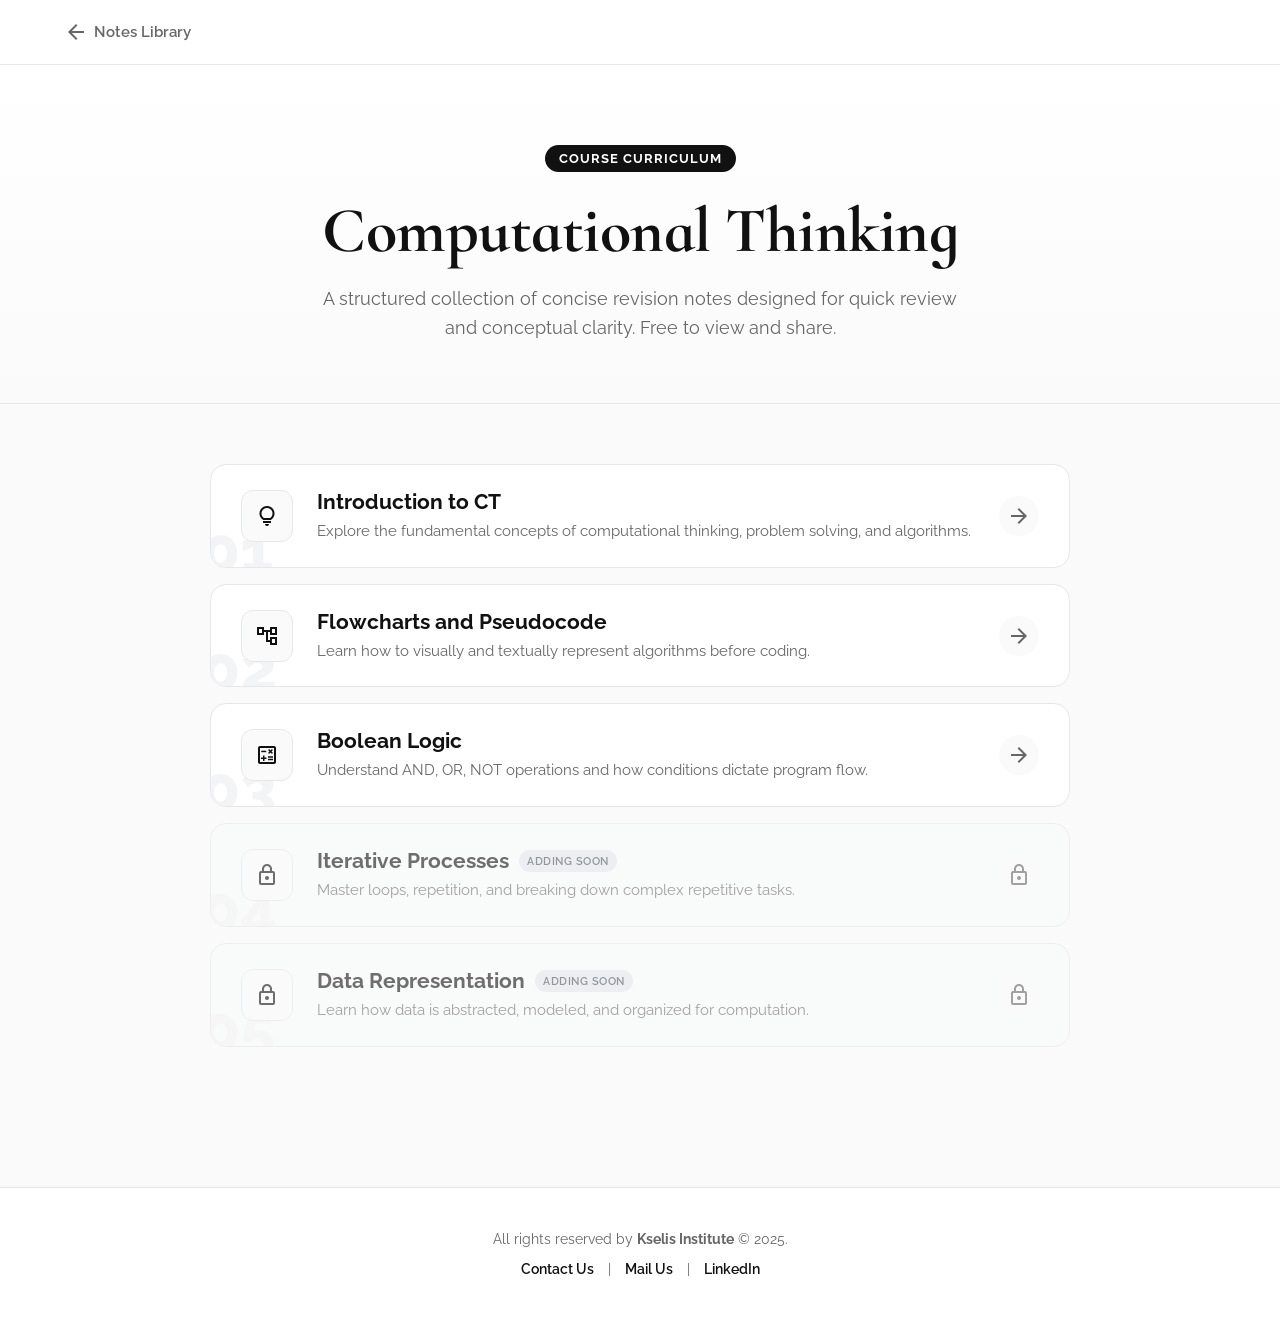
==== index.html @ fd206b98 "Create index.html" ====
<!DOCTYPE html>
<html lang="en">
<head>
    <meta charset="UTF-8">
    <meta name="viewport" content="width=device-width, initial-scale=1.0">
    <meta property="og:title" content="Computational Thinking Notes | Kselis" />
    <meta property="og:description" content="Structured curriculum and concise revision notes for Computational Thinking." />
    <title>Computational Thinking | Kselis Syllabus</title>
    
    <link rel="icon" href="../../kselis_logo/kselis_logo_nobg_light.png" type="image/x-icon">
    
    <link href="https://fonts.googleapis.com/css2?family=Raleway:wght@400;500;600;700;800&family=Cormorant+Infant:wght@600;700&display=swap" rel="stylesheet">
    
    <link rel="stylesheet" href="https://fonts.googleapis.com/css2?family=Material+Symbols+Outlined:opsz,wght,FILL,GRAD@24,400,0,0" />

    <style>
        :root {
            --bg-color: #fafafa;
            --surface: #ffffff;
            --text-main: #111111;
            --text-muted: #666666;
            --border-color: #e5e7eb;
            --accent: #667eea;
            --accent-light: #e0e7ff;
        }

        body {
            font-family: 'Raleway', sans-serif;
            background-color: var(--bg-color);
            color: var(--text-main);
            margin: 0;
            display: flex;
            flex-direction: column;
            min-height: 100vh;
        }

        /* --- NAVIGATION --- */
        nav {
            display: flex;
            justify-content: space-between;
            align-items: center;
            padding: 20px 5%;
            background: var(--surface);
            border-bottom: 1px solid var(--border-color);
            position: sticky;
            top: 0;
            z-index: 100;
        }

        .nav-links a {
            text-decoration: none;
            color: var(--text-muted);
            font-weight: 600;
            font-size: 0.95rem;
            display: flex;
            align-items: center;
            gap: 6px;
            transition: color 0.2s;
        }

        .nav-links a:hover { color: var(--text-main); }

        /* --- HERO HEADER --- */
        .syllabus-hero {
            padding: 80px 20px 60px;
            text-align: center;
            background: linear-gradient(to bottom, #ffffff, #fafafa);
            border-bottom: 1px solid var(--border-color);
        }

        .course-badge {
            display: inline-block;
            padding: 6px 14px;
            background: var(--text-main);
            color: #fff;
            border-radius: 20px;
            font-size: 0.8rem;
            font-weight: 700;
            letter-spacing: 1px;
            text-transform: uppercase;
            margin-bottom: 20px;
        }

        .syllabus-hero h1 {
            font-family: 'Cormorant Infant', serif;
            font-size: 4rem;
            margin: 0 0 15px 0;
            color: var(--text-main);
            letter-spacing: -0.5px;
        }

        .syllabus-hero p {
            color: var(--text-muted);
            font-size: 1.15rem;
            max-width: 650px;
            margin: 0 auto;
            line-height: 1.6;
        }

        /* --- SYLLABUS LIST --- */
        .container {
            max-width: 900px;
            margin: 0 auto 80px;
            padding: 60px 20px;
            flex-grow: 1;
            width: 100%;
            box-sizing: border-box;
        }

        .module-list {
            display: flex;
            flex-direction: column;
            gap: 16px;
        }

        .module-row {
            background: var(--surface);
            border: 1px solid var(--border-color);
            border-radius: 16px;
            padding: 24px 30px;
            display: flex;
            align-items: center;
            gap: 24px;
            text-decoration: none;
            color: inherit;
            transition: all 0.3s cubic-bezier(0.16, 1, 0.3, 1);
            position: relative;
            overflow: hidden;
        }

        .module-row:not(.locked):hover {
            transform: translateY(-2px);
            box-shadow: 0 12px 30px rgba(0, 0, 0, 0.06);
            border-color: #d1d5db;
        }
        
        /* Locked Module Styling */
        .module-row.locked {
            opacity: 0.6;
            cursor: not-allowed;
            background: #f9fafb;
        }

        /* The giant background number */
        .module-number {
            font-size: 4rem;
            font-weight: 800;
            color: #f3f4f6;
            position: absolute;
            left: -10px;
            bottom: -20px;
            z-index: 0;
            pointer-events: none;
            font-family: 'Raleway', sans-serif;
            transition: color 0.3s;
        }

        .module-row:not(.locked):hover .module-number {
            color: #ebf0fe;
        }

        .module-icon {
            background: var(--bg-color);
            border: 1px solid var(--border-color);
            width: 50px;
            height: 50px;
            border-radius: 12px;
            display: flex;
            align-items: center;
            justify-content: center;
            color: var(--text-main);
            z-index: 1;
            flex-shrink: 0;
        }

        .module-content {
            flex-grow: 1;
            z-index: 1;
        }

        .module-content h3 {
            font-size: 1.3rem;
            font-weight: 700;
            margin: 0 0 6px 0;
            display: flex;
            align-items: center;
            gap: 10px;
        }

        .module-content p {
            color: var(--text-muted);
            font-size: 0.95rem;
            margin: 0;
            line-height: 1.5;
        }

        .module-action {
            z-index: 1;
            display: flex;
            align-items: center;
            justify-content: center;
            width: 40px;
            height: 40px;
            border-radius: 50%;
            background: var(--bg-color);
            color: var(--text-muted);
            transition: all 0.2s;
            flex-shrink: 0;
        }

        .module-row:not(.locked):hover .module-action {
            background: var(--accent);
            color: #fff;
        }
        
        .status-badge {
            font-size: 0.7rem;
            background-color: #e5e7eb;
            color: #4b5563;
            padding: 4px 8px;
            border-radius: 12px;
            font-weight: 600;
            text-transform: uppercase;
            letter-spacing: 0.5px;
        }

        /* --- FOOTER --- */
        footer {
            text-align: center;
            padding: 30px 20px;
            background: var(--surface);
            border-top: 1px solid var(--border-color);
            color: var(--text-muted);
            font-size: 0.85rem;
        }

        footer a {
            color: var(--text-main);
            text-decoration: none;
            font-weight: 600;
            margin: 0 10px;
        }

        footer a:hover { text-decoration: underline; }

        /* --- MOBILE --- */
        @media (max-width: 768px) {
            .syllabus-hero { padding: 50px 20px 40px; }
            .syllabus-hero h1 { font-size: 2.8rem; }
            .module-row { padding: 20px; flex-direction: column; align-items: flex-start; gap: 16px; }
            .module-action { display: none; }
            .module-icon { width: 40px; height: 40px; }
        }
    </style>
</head>
<body>

    <nav>
        <div class="nav-links">
            <a href="../index.html"><span class="material-symbols-outlined">arrow_back</span> Notes Library</a>
        </div>
    </nav>

    <header class="syllabus-hero">
        <span class="course-badge">Course Curriculum</span>
        <h1>Computational Thinking</h1>
        <p>A structured collection of concise revision notes designed for quick review and conceptual clarity. Free to view and share.</p>
    </header>

    <div class="container">
        <div class="module-list">
            
            <a href="intro.html" class="module-row">
                <div class="module-number">01</div>
                <div class="module-icon"><span class="material-symbols-outlined">lightbulb</span></div>
                <div class="module-content">
                    <h3>Introduction to CT</h3>
                    <p>Explore the fundamental concepts of computational thinking, problem solving, and algorithms.</p>
                </div>
                <div class="module-action"><span class="material-symbols-outlined">arrow_forward</span></div>
            </a>

            <a href="flowcharts.html" class="module-row">
                <div class="module-number">02</div>
                <div class="module-icon"><span class="material-symbols-outlined">account_tree</span></div>
                <div class="module-content">
                    <h3>Flowcharts and Pseudocode</h3>
                    <p>Learn how to visually and textually represent algorithms before coding.</p>
                </div>
                <div class="module-action"><span class="material-symbols-outlined">arrow_forward</span></div>
            </a>

            <a href="logic.html" class="module-row">
                <div class="module-number">03</div>
                <div class="module-icon"><span class="material-symbols-outlined">calculate</span></div>
                <div class="module-content">
                    <h3>Boolean Logic</h3>
                    <p>Understand AND, OR, NOT operations and how conditions dictate program flow.</p>
                </div>
                <div class="module-action"><span class="material-symbols-outlined">arrow_forward</span></div>
            </a>
            
            <div class="module-row locked">
                <div class="module-number">04</div>
                <div class="module-icon"><span class="material-symbols-outlined">lock</span></div>
                <div class="module-content">
                    <h3>Iterative Processes <span class="status-badge">Adding Soon</span></h3>
                    <p>Master loops, repetition, and breaking down complex repetitive tasks.</p>
                </div>
                <div class="module-action"><span class="material-symbols-outlined">lock</span></div>
            </div>

            <div class="module-row locked">
                <div class="module-number">05</div>
                <div class="module-icon"><span class="material-symbols-outlined">lock</span></div>
                <div class="module-content">
                    <h3>Data Representation <span class="status-badge">Adding Soon</span></h3>
                    <p>Learn how data is abstracted, modeled, and organized for computation.</p>
                </div>
                <div class="module-action"><span class="material-symbols-outlined">lock</span></div>
            </div>
            
        </div>
    </div>

    <footer>
        <p style="margin-bottom: 10px;">All rights reserved by <strong>Kselis Institute</strong> &copy; 2025.</p>
        <p>
            <a href="../../contact.html">Contact Us</a> |
            <a href="mailto:kselis.institute@gmail.com">Mail Us</a> |
            <a href="https://linkedin.com/company/kselis-school" target="_blank">LinkedIn</a>
        </p>
    </footer>

</body>
</html>
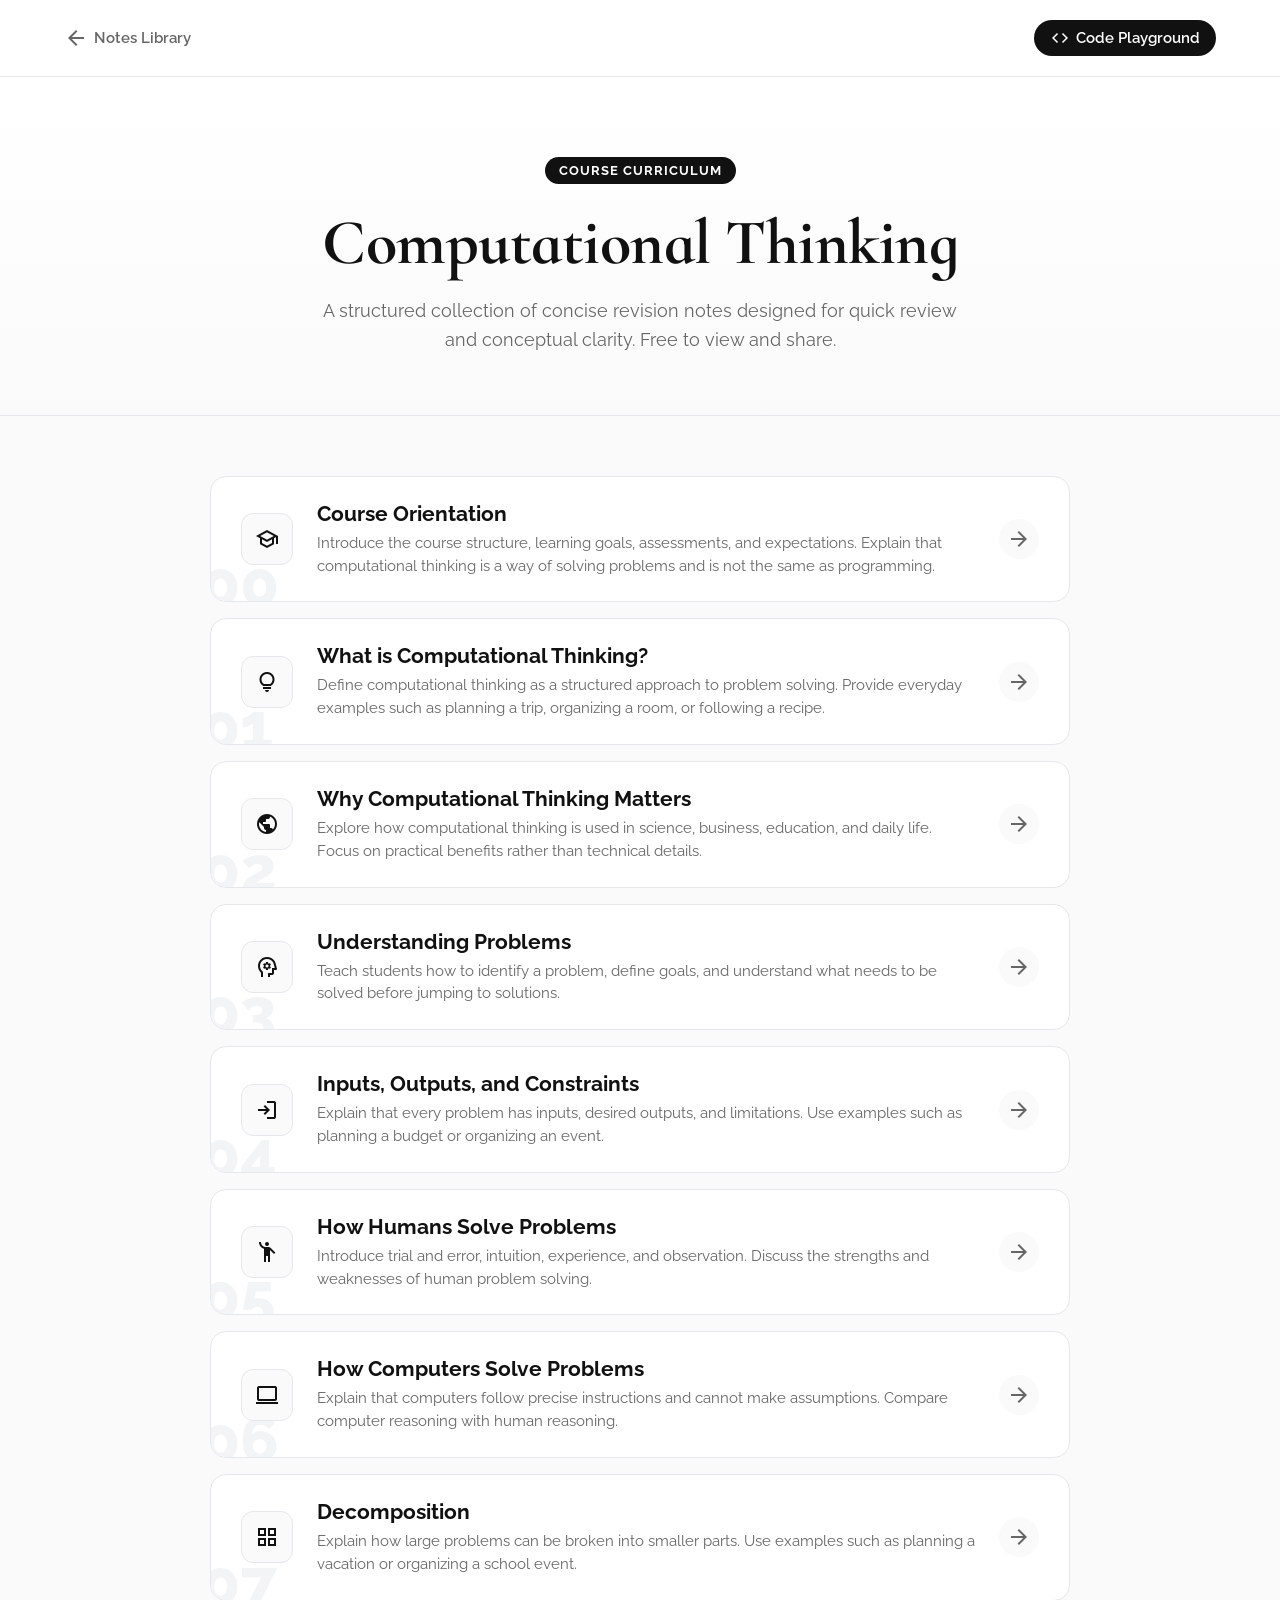
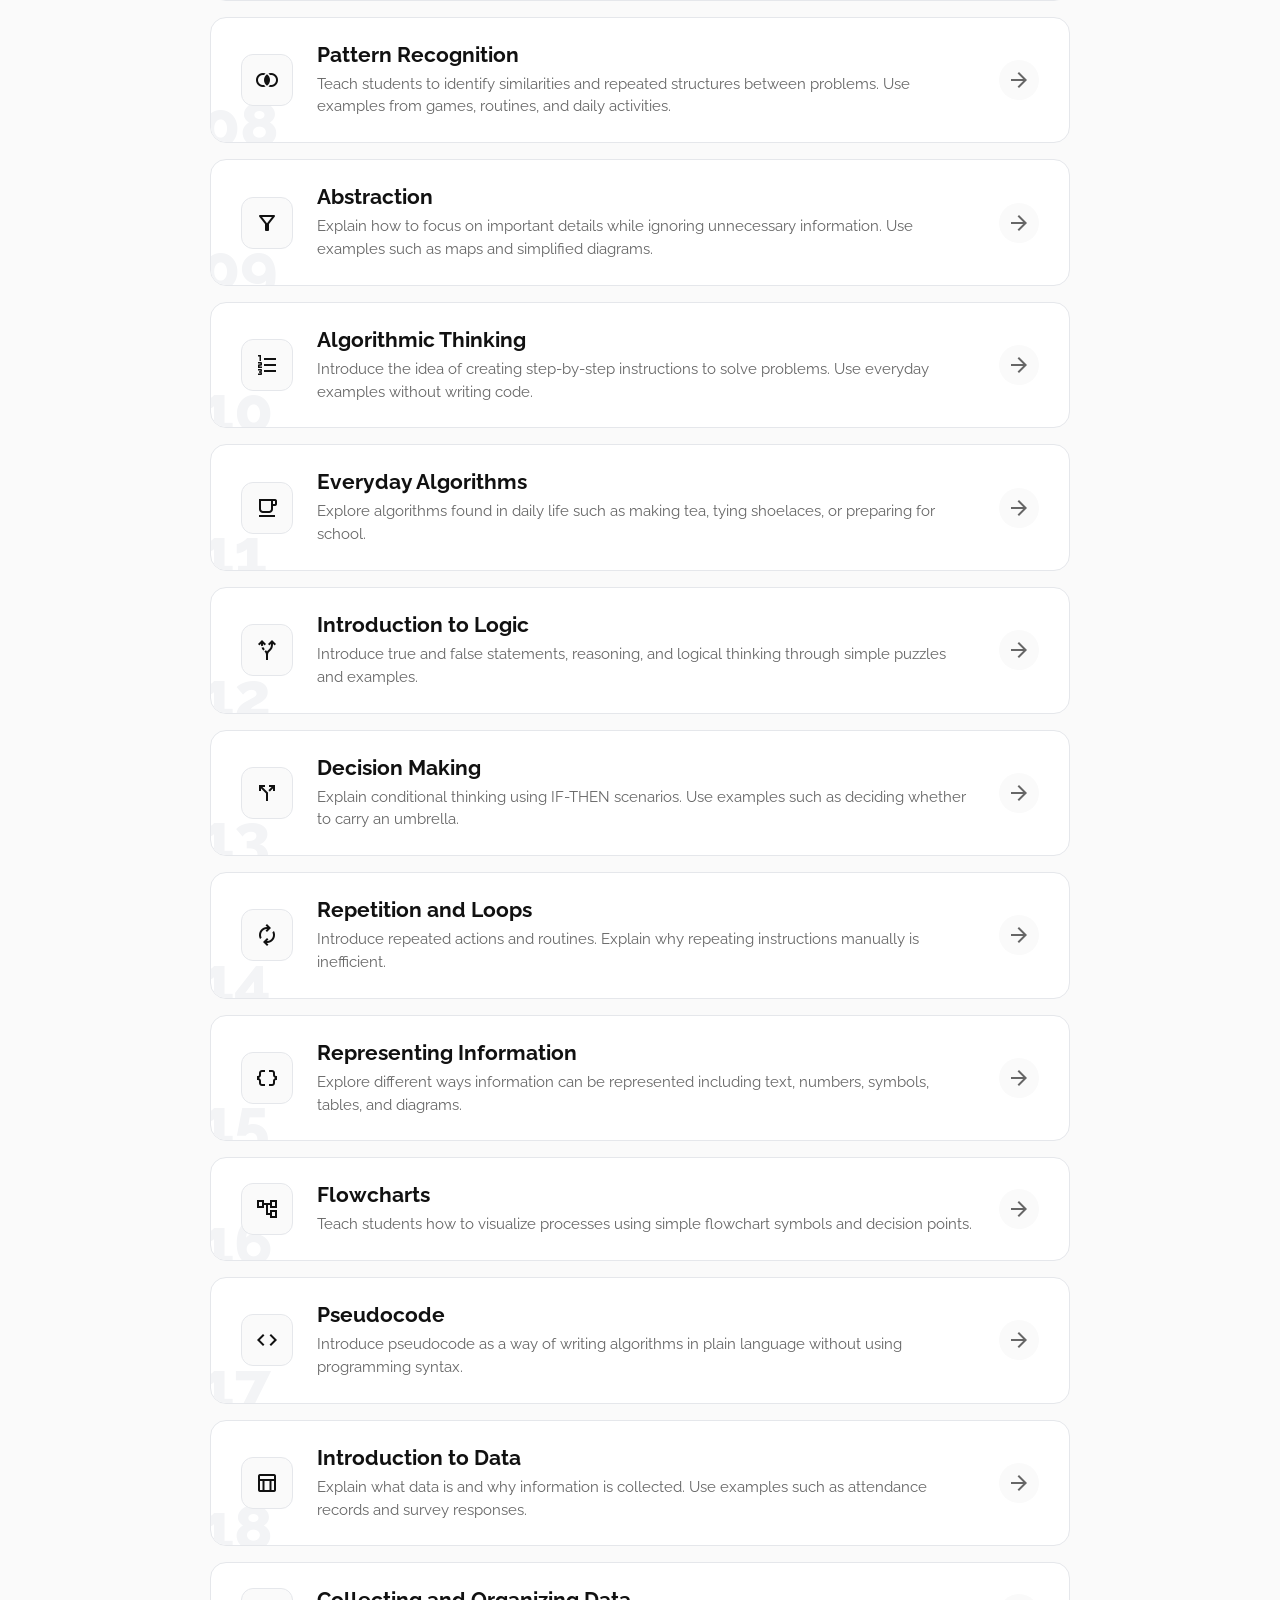
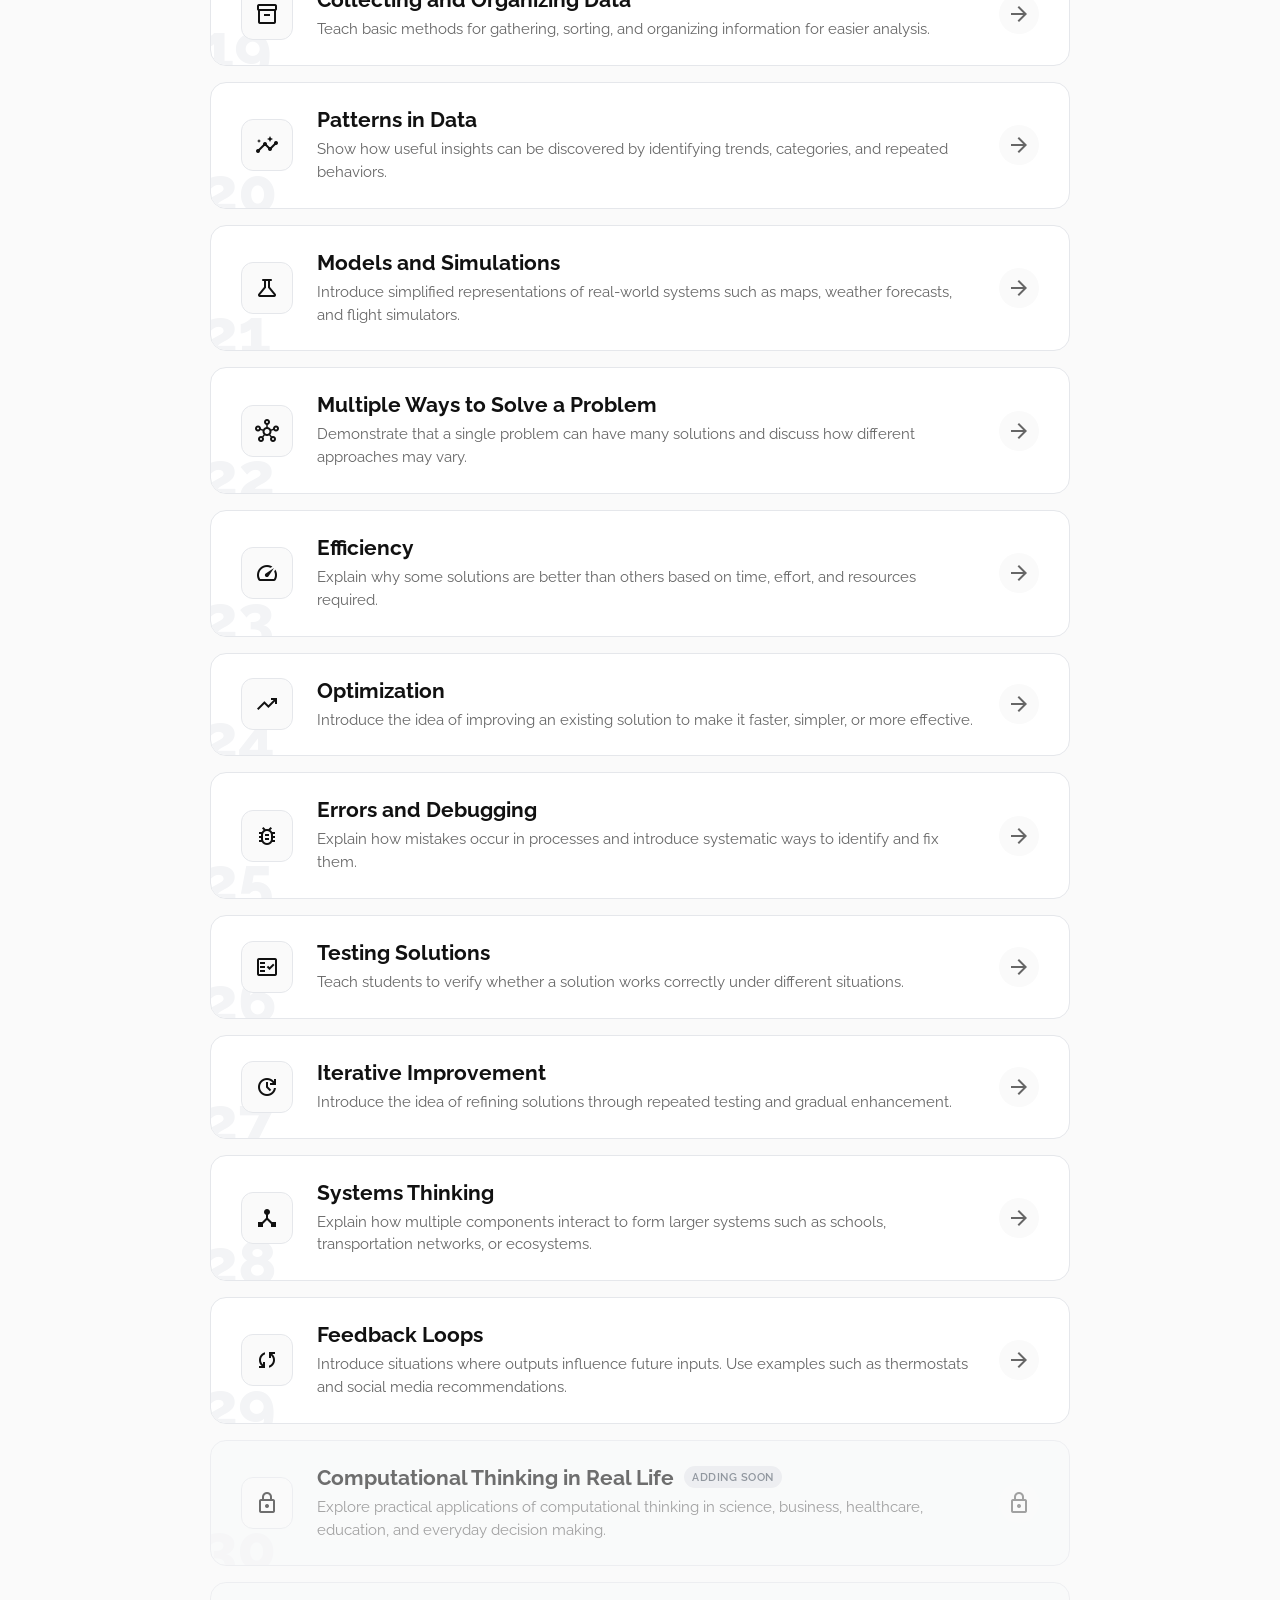
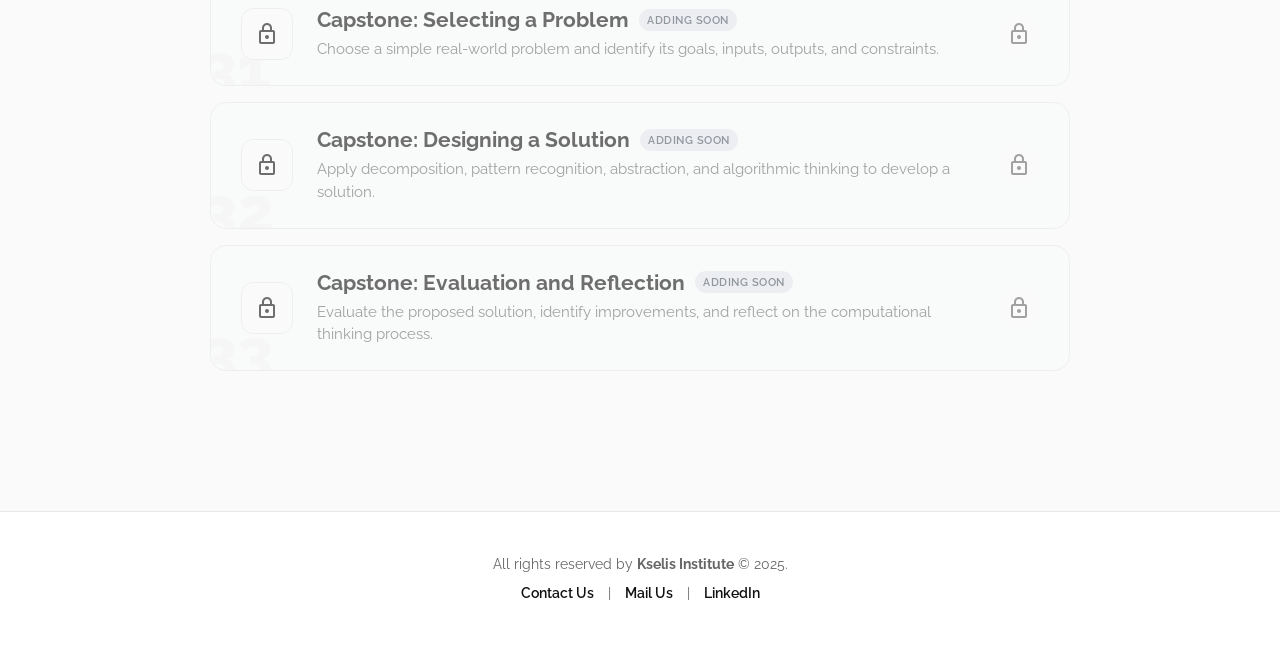
==== commit c7b78218: "Enhance navigation and update course modules Added navigation links and styled buttons for the playg" ====
--- a/index.html
+++ b/index.html
@@ -47,6 +47,12 @@
             z-index: 100;
         }
 
+        .nav-links {
+            display: flex;
+            align-items: center;
+            gap: 20px;
+        }
+
         .nav-links a {
             text-decoration: none;
             color: var(--text-muted);
@@ -59,6 +65,23 @@
         }
 
         .nav-links a:hover { color: var(--text-main); }
+
+        .playground-btn {
+            background-color: var(--text-main);
+            color: #ffffff !important;
+            padding: 8px 16px;
+            border-radius: 20px;
+            transition: opacity 0.2s ease, transform 0.2s ease;
+        }
+        
+        .playground-btn:hover {
+            opacity: 0.85;
+            transform: translateY(-1px);
+        }
+
+        .playground-btn .material-symbols-outlined {
+            font-size: 20px;
+        }
 
         /* --- HERO HEADER --- */
         .syllabus-hero {
@@ -134,14 +157,12 @@
             border-color: #d1d5db;
         }
         
-        /* Locked Module Styling */
         .module-row.locked {
             opacity: 0.6;
             cursor: not-allowed;
             background: #f9fafb;
         }
 
-        /* The giant background number */
         .module-number {
             font-size: 4rem;
             font-weight: 800;
@@ -243,7 +264,6 @@
 
         footer a:hover { text-decoration: underline; }
 
-        /* --- MOBILE --- */
         @media (max-width: 768px) {
             .syllabus-hero { padding: 50px 20px 40px; }
             .syllabus-hero h1 { font-size: 2.8rem; }
@@ -259,6 +279,11 @@
         <div class="nav-links">
             <a href="../index.html"><span class="material-symbols-outlined">arrow_back</span> Notes Library</a>
         </div>
+        <div class="nav-links">
+            <a href="../../editor.html" class="playground-btn" target="_blank">
+                <span class="material-symbols-outlined">code</span> Code Playground
+            </a>
+        </div>
     </nav>
 
     <header class="syllabus-hero">
@@ -270,56 +295,346 @@
     <div class="container">
         <div class="module-list">
             
-            <a href="intro.html" class="module-row">
+            <a href="00_course_orientation.html" class="module-row">
+                <div class="module-number">00</div>
+                <div class="module-icon"><span class="material-symbols-outlined">school</span></div>
+                <div class="module-content">
+                    <h3>Course Orientation</h3>
+                    <p>Introduce the course structure, learning goals, assessments, and expectations. Explain that computational thinking is a way of solving problems and is not the same as programming.</p>
+                </div>
+                <div class="module-action"><span class="material-symbols-outlined">arrow_forward</span></div>
+            </a>
+
+            <a href="01_what_is_computational_thinking.html" class="module-row">
                 <div class="module-number">01</div>
                 <div class="module-icon"><span class="material-symbols-outlined">lightbulb</span></div>
                 <div class="module-content">
-                    <h3>Introduction to CT</h3>
-                    <p>Explore the fundamental concepts of computational thinking, problem solving, and algorithms.</p>
-                </div>
-                <div class="module-action"><span class="material-symbols-outlined">arrow_forward</span></div>
-            </a>
-
-            <a href="flowcharts.html" class="module-row">
+                    <h3>What is Computational Thinking?</h3>
+                    <p>Define computational thinking as a structured approach to problem solving. Provide everyday examples such as planning a trip, organizing a room, or following a recipe.</p>
+                </div>
+                <div class="module-action"><span class="material-symbols-outlined">arrow_forward</span></div>
+            </a>
+
+            <a href="02_why_computational_thinking_matters.html" class="module-row">
                 <div class="module-number">02</div>
+                <div class="module-icon"><span class="material-symbols-outlined">public</span></div>
+                <div class="module-content">
+                    <h3>Why Computational Thinking Matters</h3>
+                    <p>Explore how computational thinking is used in science, business, education, and daily life. Focus on practical benefits rather than technical details.</p>
+                </div>
+                <div class="module-action"><span class="material-symbols-outlined">arrow_forward</span></div>
+            </a>
+
+            <a href="03_understanding_problems.html" class="module-row">
+                <div class="module-number">03</div>
+                <div class="module-icon"><span class="material-symbols-outlined">psychology</span></div>
+                <div class="module-content">
+                    <h3>Understanding Problems</h3>
+                    <p>Teach students how to identify a problem, define goals, and understand what needs to be solved before jumping to solutions.</p>
+                </div>
+                <div class="module-action"><span class="material-symbols-outlined">arrow_forward</span></div>
+            </a>
+
+            <a href="04_inputs_outputs_constraints.html" class="module-row">
+                <div class="module-number">04</div>
+                <div class="module-icon"><span class="material-symbols-outlined">login</span></div>
+                <div class="module-content">
+                    <h3>Inputs, Outputs, and Constraints</h3>
+                    <p>Explain that every problem has inputs, desired outputs, and limitations. Use examples such as planning a budget or organizing an event.</p>
+                </div>
+                <div class="module-action"><span class="material-symbols-outlined">arrow_forward</span></div>
+            </a>
+
+            <a href="05_how_humans_solve_problems.html" class="module-row">
+                <div class="module-number">05</div>
+                <div class="module-icon"><span class="material-symbols-outlined">emoji_people</span></div>
+                <div class="module-content">
+                    <h3>How Humans Solve Problems</h3>
+                    <p>Introduce trial and error, intuition, experience, and observation. Discuss the strengths and weaknesses of human problem solving.</p>
+                </div>
+                <div class="module-action"><span class="material-symbols-outlined">arrow_forward</span></div>
+            </a>
+
+            <a href="06_how_computers_solve_problems.html" class="module-row">
+                <div class="module-number">06</div>
+                <div class="module-icon"><span class="material-symbols-outlined">computer</span></div>
+                <div class="module-content">
+                    <h3>How Computers Solve Problems</h3>
+                    <p>Explain that computers follow precise instructions and cannot make assumptions. Compare computer reasoning with human reasoning.</p>
+                </div>
+                <div class="module-action"><span class="material-symbols-outlined">arrow_forward</span></div>
+            </a>
+
+            <a href="07_decomposition_basics.html" class="module-row">
+                <div class="module-number">07</div>
+                <div class="module-icon"><span class="material-symbols-outlined">grid_view</span></div>
+                <div class="module-content">
+                    <h3>Decomposition</h3>
+                    <p>Explain how large problems can be broken into smaller parts. Use examples such as planning a vacation or organizing a school event.</p>
+                </div>
+                <div class="module-action"><span class="material-symbols-outlined">arrow_forward</span></div>
+            </a>
+
+            <a href="08_pattern_recognition.html" class="module-row">
+                <div class="module-number">08</div>
+                <div class="module-icon"><span class="material-symbols-outlined">join_inner</span></div>
+                <div class="module-content">
+                    <h3>Pattern Recognition</h3>
+                    <p>Teach students to identify similarities and repeated structures between problems. Use examples from games, routines, and daily activities.</p>
+                </div>
+                <div class="module-action"><span class="material-symbols-outlined">arrow_forward</span></div>
+            </a>
+
+            <a href="09_abstraction.html" class="module-row">
+                <div class="module-number">09</div>
+                <div class="module-icon"><span class="material-symbols-outlined">filter_alt</span></div>
+                <div class="module-content">
+                    <h3>Abstraction</h3>
+                    <p>Explain how to focus on important details while ignoring unnecessary information. Use examples such as maps and simplified diagrams.</p>
+                </div>
+                <div class="module-action"><span class="material-symbols-outlined">arrow_forward</span></div>
+            </a>
+
+            <a href="10_algorithmic_thinking.html" class="module-row">
+                <div class="module-number">10</div>
+                <div class="module-icon"><span class="material-symbols-outlined">format_list_numbered</span></div>
+                <div class="module-content">
+                    <h3>Algorithmic Thinking</h3>
+                    <p>Introduce the idea of creating step-by-step instructions to solve problems. Use everyday examples without writing code.</p>
+                </div>
+                <div class="module-action"><span class="material-symbols-outlined">arrow_forward</span></div>
+            </a>
+
+            <a href="11_everyday_algorithms.html" class="module-row">
+                <div class="module-number">11</div>
+                <div class="module-icon"><span class="material-symbols-outlined">local_cafe</span></div>
+                <div class="module-content">
+                    <h3>Everyday Algorithms</h3>
+                    <p>Explore algorithms found in daily life such as making tea, tying shoelaces, or preparing for school.</p>
+                </div>
+                <div class="module-action"><span class="material-symbols-outlined">arrow_forward</span></div>
+            </a>
+
+            <a href="12_introduction_to_logic.html" class="module-row">
+                <div class="module-number">12</div>
+                <div class="module-icon"><span class="material-symbols-outlined">alt_route</span></div>
+                <div class="module-content">
+                    <h3>Introduction to Logic</h3>
+                    <p>Introduce true and false statements, reasoning, and logical thinking through simple puzzles and examples.</p>
+                </div>
+                <div class="module-action"><span class="material-symbols-outlined">arrow_forward</span></div>
+            </a>
+
+            <a href="13_decision_making.html" class="module-row">
+                <div class="module-number">13</div>
+                <div class="module-icon"><span class="material-symbols-outlined">call_split</span></div>
+                <div class="module-content">
+                    <h3>Decision Making</h3>
+                    <p>Explain conditional thinking using IF-THEN scenarios. Use examples such as deciding whether to carry an umbrella.</p>
+                </div>
+                <div class="module-action"><span class="material-symbols-outlined">arrow_forward</span></div>
+            </a>
+
+            <a href="14_repetition_and_loops.html" class="module-row">
+                <div class="module-number">14</div>
+                <div class="module-icon"><span class="material-symbols-outlined">loop</span></div>
+                <div class="module-content">
+                    <h3>Repetition and Loops</h3>
+                    <p>Introduce repeated actions and routines. Explain why repeating instructions manually is inefficient.</p>
+                </div>
+                <div class="module-action"><span class="material-symbols-outlined">arrow_forward</span></div>
+            </a>
+
+            <a href="15_representing_information.html" class="module-row">
+                <div class="module-number">15</div>
+                <div class="module-icon"><span class="material-symbols-outlined">data_object</span></div>
+                <div class="module-content">
+                    <h3>Representing Information</h3>
+                    <p>Explore different ways information can be represented including text, numbers, symbols, tables, and diagrams.</p>
+                </div>
+                <div class="module-action"><span class="material-symbols-outlined">arrow_forward</span></div>
+            </a>
+
+            <a href="16_flowcharts.html" class="module-row">
+                <div class="module-number">16</div>
                 <div class="module-icon"><span class="material-symbols-outlined">account_tree</span></div>
                 <div class="module-content">
-                    <h3>Flowcharts and Pseudocode</h3>
-                    <p>Learn how to visually and textually represent algorithms before coding.</p>
-                </div>
-                <div class="module-action"><span class="material-symbols-outlined">arrow_forward</span></div>
-            </a>
-
-            <a href="logic.html" class="module-row">
-                <div class="module-number">03</div>
-                <div class="module-icon"><span class="material-symbols-outlined">calculate</span></div>
-                <div class="module-content">
-                    <h3>Boolean Logic</h3>
-                    <p>Understand AND, OR, NOT operations and how conditions dictate program flow.</p>
-                </div>
-                <div class="module-action"><span class="material-symbols-outlined">arrow_forward</span></div>
-            </a>
-            
+                    <h3>Flowcharts</h3>
+                    <p>Teach students how to visualize processes using simple flowchart symbols and decision points.</p>
+                </div>
+                <div class="module-action"><span class="material-symbols-outlined">arrow_forward</span></div>
+            </a>
+
+            <a href="17_pseudocode.html" class="module-row">
+                <div class="module-number">17</div>
+                <div class="module-icon"><span class="material-symbols-outlined">code</span></div>
+                <div class="module-content">
+                    <h3>Pseudocode</h3>
+                    <p>Introduce pseudocode as a way of writing algorithms in plain language without using programming syntax.</p>
+                </div>
+                <div class="module-action"><span class="material-symbols-outlined">arrow_forward</span></div>
+            </a>
+
+            <a href="18_introduction_to_data.html" class="module-row">
+                <div class="module-number">18</div>
+                <div class="module-icon"><span class="material-symbols-outlined">table_chart</span></div>
+                <div class="module-content">
+                    <h3>Introduction to Data</h3>
+                    <p>Explain what data is and why information is collected. Use examples such as attendance records and survey responses.</p>
+                </div>
+                <div class="module-action"><span class="material-symbols-outlined">arrow_forward</span></div>
+            </a>
+
+            <a href="19_collecting_and_organizing_data.html" class="module-row">
+                <div class="module-number">19</div>
+                <div class="module-icon"><span class="material-symbols-outlined">inventory_2</span></div>
+                <div class="module-content">
+                    <h3>Collecting and Organizing Data</h3>
+                    <p>Teach basic methods for gathering, sorting, and organizing information for easier analysis.</p>
+                </div>
+                <div class="module-action"><span class="material-symbols-outlined">arrow_forward</span></div>
+            </a>
+
+            <a href="20_patterns_in_data.html" class="module-row">
+                <div class="module-number">20</div>
+                <div class="module-icon"><span class="material-symbols-outlined">insights</span></div>
+                <div class="module-content">
+                    <h3>Patterns in Data</h3>
+                    <p>Show how useful insights can be discovered by identifying trends, categories, and repeated behaviors.</p>
+                </div>
+                <div class="module-action"><span class="material-symbols-outlined">arrow_forward</span></div>
+            </a>
+
+            <a href="21_models_and_simulations.html" class="module-row">
+                <div class="module-number">21</div>
+                <div class="module-icon"><span class="material-symbols-outlined">science</span></div>
+                <div class="module-content">
+                    <h3>Models and Simulations</h3>
+                    <p>Introduce simplified representations of real-world systems such as maps, weather forecasts, and flight simulators.</p>
+                </div>
+                <div class="module-action"><span class="material-symbols-outlined">arrow_forward</span></div>
+            </a>
+
+            <a href="22_multiple_solutions.html" class="module-row">
+                <div class="module-number">22</div>
+                <div class="module-icon"><span class="material-symbols-outlined">hub</span></div>
+                <div class="module-content">
+                    <h3>Multiple Ways to Solve a Problem</h3>
+                    <p>Demonstrate that a single problem can have many solutions and discuss how different approaches may vary.</p>
+                </div>
+                <div class="module-action"><span class="material-symbols-outlined">arrow_forward</span></div>
+            </a>
+
+            <a href="23_efficiency.html" class="module-row">
+                <div class="module-number">23</div>
+                <div class="module-icon"><span class="material-symbols-outlined">speed</span></div>
+                <div class="module-content">
+                    <h3>Efficiency</h3>
+                    <p>Explain why some solutions are better than others based on time, effort, and resources required.</p>
+                </div>
+                <div class="module-action"><span class="material-symbols-outlined">arrow_forward</span></div>
+            </a>
+
+            <a href="24_optimization.html" class="module-row">
+                <div class="module-number">24</div>
+                <div class="module-icon"><span class="material-symbols-outlined">trending_up</span></div>
+                <div class="module-content">
+                    <h3>Optimization</h3>
+                    <p>Introduce the idea of improving an existing solution to make it faster, simpler, or more effective.</p>
+                </div>
+                <div class="module-action"><span class="material-symbols-outlined">arrow_forward</span></div>
+            </a>
+
+            <a href="25_errors_and_debugging.html" class="module-row">
+                <div class="module-number">25</div>
+                <div class="module-icon"><span class="material-symbols-outlined">bug_report</span></div>
+                <div class="module-content">
+                    <h3>Errors and Debugging</h3>
+                    <p>Explain how mistakes occur in processes and introduce systematic ways to identify and fix them.</p>
+                </div>
+                <div class="module-action"><span class="material-symbols-outlined">arrow_forward</span></div>
+            </a>
+
+            <a href="26_testing_solutions.html" class="module-row">
+                <div class="module-number">26</div>
+                <div class="module-icon"><span class="material-symbols-outlined">fact_check</span></div>
+                <div class="module-content">
+                    <h3>Testing Solutions</h3>
+                    <p>Teach students to verify whether a solution works correctly under different situations.</p>
+                </div>
+                <div class="module-action"><span class="material-symbols-outlined">arrow_forward</span></div>
+            </a>
+
+            <a href="27_iterative_improvement.html" class="module-row">
+                <div class="module-number">27</div>
+                <div class="module-icon"><span class="material-symbols-outlined">update</span></div>
+                <div class="module-content">
+                    <h3>Iterative Improvement</h3>
+                    <p>Introduce the idea of refining solutions through repeated testing and gradual enhancement.</p>
+                </div>
+                <div class="module-action"><span class="material-symbols-outlined">arrow_forward</span></div>
+            </a>
+
+            <a href="28_systems_thinking.html" class="module-row">
+                <div class="module-number">28</div>
+                <div class="module-icon"><span class="material-symbols-outlined">device_hub</span></div>
+                <div class="module-content">
+                    <h3>Systems Thinking</h3>
+                    <p>Explain how multiple components interact to form larger systems such as schools, transportation networks, or ecosystems.</p>
+                </div>
+                <div class="module-action"><span class="material-symbols-outlined">arrow_forward</span></div>
+            </a>
+
+            <a href="29_feedback_loops.html" class="module-row">
+                <div class="module-number">29</div>
+                <div class="module-icon"><span class="material-symbols-outlined">sync</span></div>
+                <div class="module-content">
+                    <h3>Feedback Loops</h3>
+                    <p>Introduce situations where outputs influence future inputs. Use examples such as thermostats and social media recommendations.</p>
+                </div>
+                <div class="module-action"><span class="material-symbols-outlined">arrow_forward</span></div>
+            </a>
+
             <div class="module-row locked">
-                <div class="module-number">04</div>
+                <div class="module-number">30</div>
                 <div class="module-icon"><span class="material-symbols-outlined">lock</span></div>
                 <div class="module-content">
-                    <h3>Iterative Processes <span class="status-badge">Adding Soon</span></h3>
-                    <p>Master loops, repetition, and breaking down complex repetitive tasks.</p>
+                    <h3>Computational Thinking in Real Life <span class="status-badge">Adding Soon</span></h3>
+                    <p>Explore practical applications of computational thinking in science, business, healthcare, education, and everyday decision making.</p>
                 </div>
                 <div class="module-action"><span class="material-symbols-outlined">lock</span></div>
             </div>
 
             <div class="module-row locked">
-                <div class="module-number">05</div>
+                <div class="module-number">31</div>
                 <div class="module-icon"><span class="material-symbols-outlined">lock</span></div>
                 <div class="module-content">
-                    <h3>Data Representation <span class="status-badge">Adding Soon</span></h3>
-                    <p>Learn how data is abstracted, modeled, and organized for computation.</p>
+                    <h3>Capstone: Selecting a Problem <span class="status-badge">Adding Soon</span></h3>
+                    <p>Choose a simple real-world problem and identify its goals, inputs, outputs, and constraints.</p>
                 </div>
                 <div class="module-action"><span class="material-symbols-outlined">lock</span></div>
             </div>
-            
+
+            <div class="module-row locked">
+                <div class="module-number">32</div>
+                <div class="module-icon"><span class="material-symbols-outlined">lock</span></div>
+                <div class="module-content">
+                    <h3>Capstone: Designing a Solution <span class="status-badge">Adding Soon</span></h3>
+                    <p>Apply decomposition, pattern recognition, abstraction, and algorithmic thinking to develop a solution.</p>
+                </div>
+                <div class="module-action"><span class="material-symbols-outlined">lock</span></div>
+            </div>
+
+            <div class="module-row locked">
+                <div class="module-number">33</div>
+                <div class="module-icon"><span class="material-symbols-outlined">lock</span></div>
+                <div class="module-content">
+                    <h3>Capstone: Evaluation and Reflection <span class="status-badge">Adding Soon</span></h3>
+                    <p>Evaluate the proposed solution, identify improvements, and reflect on the computational thinking process.</p>
+                </div>
+                <div class="module-action"><span class="material-symbols-outlined">lock</span></div>
+            </div>
+
         </div>
     </div>
 
